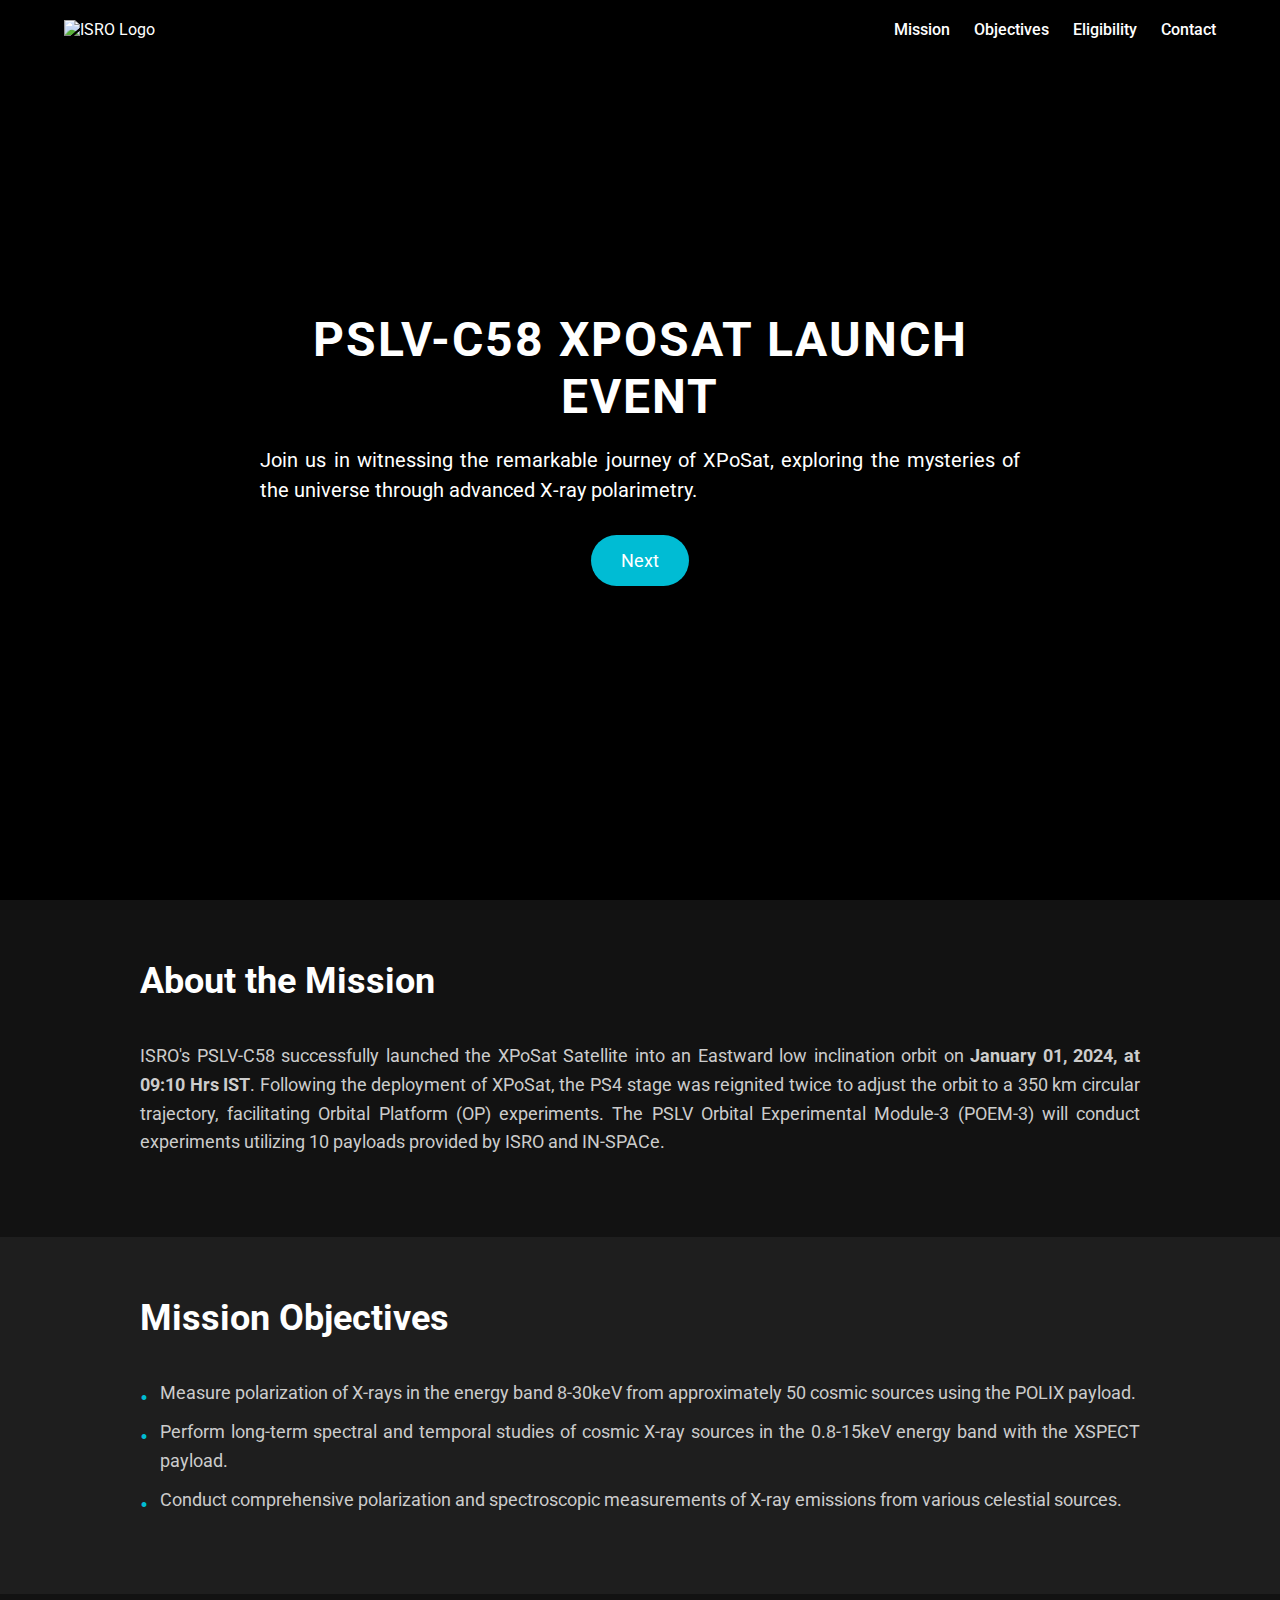
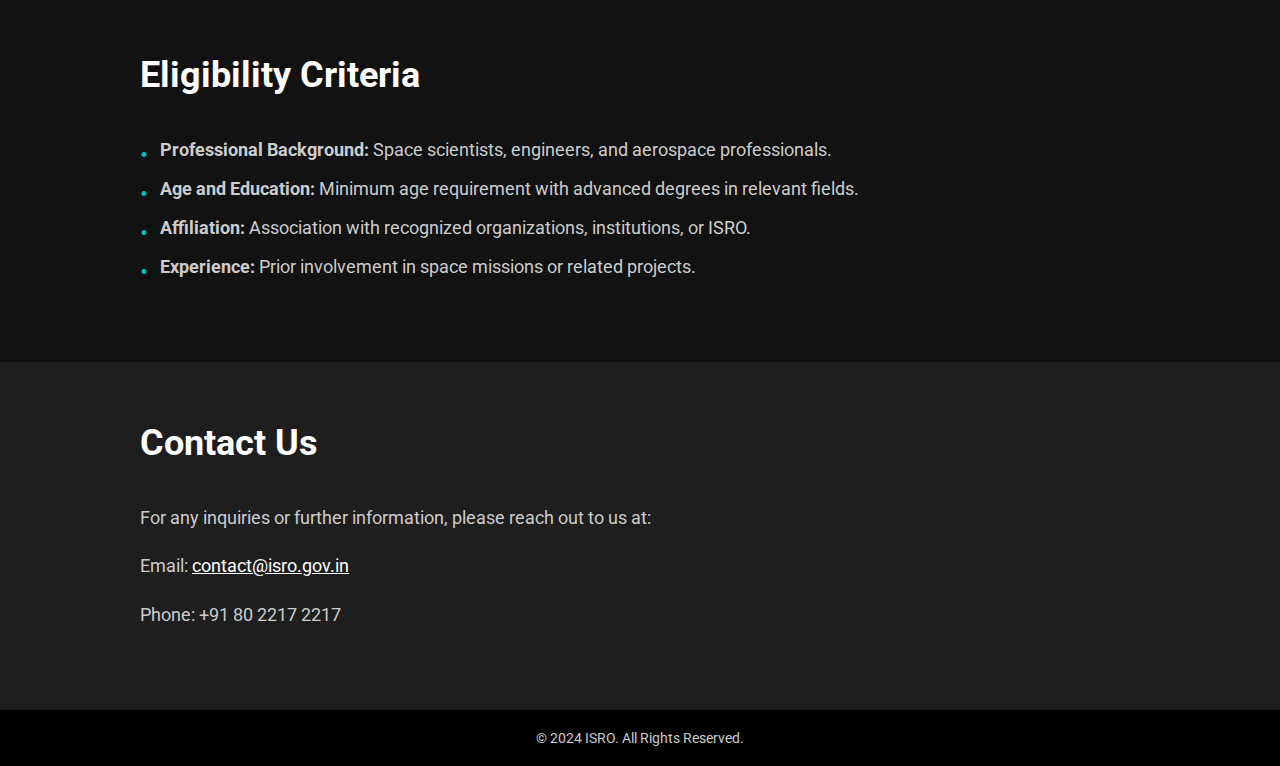
==== index.html @ c6001168 "Add files via upload" ====
<!DOCTYPE html>
<html lang="en">
<head>
    <meta charset="UTF-8">
    <meta name="viewport" content="width=device-width, initial-scale=1.0">
    <title>ISRO PSLV-C58 XPoSat Launch Event</title>
    <link rel="stylesheet" href="styles.css">
    <!-- Google Fonts -->
    <link href="https://fonts.googleapis.com/css2?family=Roboto:wght@400;500;700&display=swap" rel="stylesheet">
</head>
<body>

    <div class="hero-section">
        <div class="overlay"></div>
        <div class="navbar">
            <div class="logo">
                <img src="I:/5th sem/App Dev/ISRO_exp2/ISRO-White.png" alt="ISRO Logo">
            </div>
            <div class="nav-links">
                <a href="#mission">Mission</a>
                <a href="#objectives">Objectives</a>
                <a href="#eligibility">Eligibility</a>
                <a href="#contact">Contact</a>
            </div>
        </div>
        <div class="hero-content">
            <h1>PSLV-C58 XPoSat Launch Event</h1>
            <p>Join us in witnessing the remarkable journey of XPoSat, exploring the mysteries of the universe through advanced X-ray polarimetry.</p>
            <a href="registration.html" class="next-button" id="nextButton">Next</a>
        </div>
    </div>

    <section id="mission" class="section">
        <div class="container">
            <h2>About the Mission</h2>
            <p>
                ISRO's PSLV-C58 successfully launched the XPoSat Satellite into an Eastward low inclination orbit on <strong>January 01, 2024, at 09:10 Hrs IST</strong>. Following the deployment of XPoSat, the PS4 stage was reignited twice to adjust the orbit to a 350 km circular trajectory, facilitating Orbital Platform (OP) experiments. The PSLV Orbital Experimental Module-3 (POEM-3) will conduct experiments utilizing 10 payloads provided by ISRO and IN-SPACe.
            </p>
        </div>
    </section>

    <section id="objectives" class="section dark-section">
        <div class="container">
            <h2>Mission Objectives</h2>
            <ul>
                <li>Measure polarization of X-rays in the energy band 8-30keV from approximately 50 cosmic sources using the POLIX payload.</li>
                <li>Perform long-term spectral and temporal studies of cosmic X-ray sources in the 0.8-15keV energy band with the XSPECT payload.</li>
                <li>Conduct comprehensive polarization and spectroscopic measurements of X-ray emissions from various celestial sources.</li>
            </ul>
        </div>
    </section>

    <section id="eligibility" class="section">
        <div class="container">
            <h2>Eligibility Criteria</h2>
            <ul>
                <li><strong>Professional Background:</strong> Space scientists, engineers, and aerospace professionals.</li>
                <li><strong>Age and Education:</strong> Minimum age requirement with advanced degrees in relevant fields.</li>
                <li><strong>Affiliation:</strong> Association with recognized organizations, institutions, or ISRO.</li>
                <li><strong>Experience:</strong> Prior involvement in space missions or related projects.</li>
            </ul>
        </div>
    </section>

    <section id="contact" class="section dark-section">
        <div class="container">
            <h2>Contact Us</h2>
            <p>For any inquiries or further information, please reach out to us at:</p>
            <p>Email: <a href="mailto:contact@isro.gov.in" class="email-link">contact@isro.gov.in</a></p>
            <p>Phone: +91 80 2217 2217</p>
        </div>
    </section>

    <footer>
        <div class="container">
            <p>&copy; 2024 ISRO. All Rights Reserved.</p>
        </div>
    </footer>

    <!-- JavaScript -->
    <script src="script.js"></script>

</body>
</html>
---- styles.css ----
/* General Styles */
* {
    margin: 0;
    padding: 0;
    box-sizing: border-box;
    scroll-behavior: smooth;
}

body {
    font-family: 'Roboto', sans-serif;
    color: #ffffff;
    background-color: #000000;
}

/* Hero Section */
.hero-section {
    position: relative;
    width: 100%;
    height: 100vh;
    background-image: url('images/background.jpg');
    background-size: cover;
    background-position: center;
    display: flex;
    align-items: center;
    justify-content: center;
    text-align: center;
    color: #ffffff;
    overflow: hidden;
}

.overlay {
    position: absolute;
    top: 0;
    left: 0;
    width: 100%;
    height: 100%;
    background-color: rgba(0, 0, 0, 0.6);
    z-index: 1;
}

/* Navbar */
.navbar {
    position: absolute;
    top: 20px;
    width: 90%;
    max-width: 1200px;
    display: flex;
    justify-content: space-between;
    align-items: center;
    z-index: 2;
}

.logo img {
    width: 100px; /* Increased the logo size */
    height: 100px; /* Increased the logo size */
}

.nav-links a {
    margin-left: 20px;
    color: #ffffff;
    text-decoration: none;
    font-weight: 500;
    transition: color 0.3s;
}

.nav-links a:hover {
    color: #00bcd4;
}

/* Hero Content */
.hero-content {
    position: relative;
    z-index: 2;
    max-width: 800px;
    padding: 20px;
    animation: fadeIn 2s ease-in-out;
    text-align: center;
}

.hero-content h1 {
    font-size: 48px;
    margin-bottom: 20px;
    text-transform: uppercase;
    letter-spacing: 2px;
}

.hero-content p {
    font-size: 20px;
    margin-bottom: 30px;
    line-height: 1.5;
    text-align: justify;
}

.next-button {
    display: inline-block;
    padding: 15px 30px;
    background-color: #00bcd4;
    color: #ffffff;
    text-decoration: none;
    font-size: 18px;
    border-radius: 30px;
    transition: transform 0.3s, background-color 0.3s;
    position: relative;
    overflow: hidden;
}

.next-button:hover {
    background-color: #008c9e;
    transform: scale(1.05);
}

/* Sections */
.section {
    padding: 60px 20px;
    background-color: #121212;
    text-align: justify;
}

.dark-section {
    background-color: #1e1e1e;
}

.container {
    max-width: 1000px;
    margin: 0 auto;
    animation: fadeInUp 1s ease-in-out;
}

.section h2 {
    font-size: 36px;
    margin-bottom: 30px;
    position: relative;
    display: inline-block;
    padding-bottom: 10px;
    text-align: center;
}

.section p,
.section ul {
    font-size: 18px;
    line-height: 1.6;
    margin-bottom: 20px;
    color: #cccccc;
}

.section ul {
    list-style: none;
    padding-left: 0;
}

.section ul li {
    margin-bottom: 10px;
    position: relative;
    padding-left: 20px;
}

.section ul li::before {
    content: '•';
    color: #00bcd4;
    font-size: 24px;
    position: absolute;
    left: 0;
    top: 0;
}

.email-link {
    color: #ffffff; /* Set the email color to white */
}

footer {
    background-color: #000000;
    padding: 20px 0;
    text-align: center;
    color: #cccccc;
    font-size: 14px;
}

/* Animations */
@keyframes fadeIn {
    from {
        opacity: 0;
    }
    to {
        opacity: 1;
    }
}

@keyframes fadeInUp {
    from {
        opacity: 0;
        transform: translateY(20px);
    }
    to {
        opacity: 1;
        transform: translateY(0);
    }
}

/* Responsive Design */
@media (max-width: 768px) {
    .hero-content h1 {
        font-size: 32px;
    }

    .hero-content p {
        font-size: 16px;
    }

    .next-button {
        padding: 10px 20px;
        font-size: 16px;
    }

    .section h2 {
        font-size: 28px;
    }


    .section p,
    .section ul {
        font-size: 16px;
        line-height: 1.6;
    }
    
    .navbar {
        flex-direction: column;
        align-items: flex-start;
    }
    
    .nav-links {
        margin-top: 10px;
    }
    
    .nav-links a {
        margin-left: 0;
        margin-right: 20px;
    }
    
    .logo img {
        width: 100px; /* Adjusted logo size */
        height: 100px;
    }
}
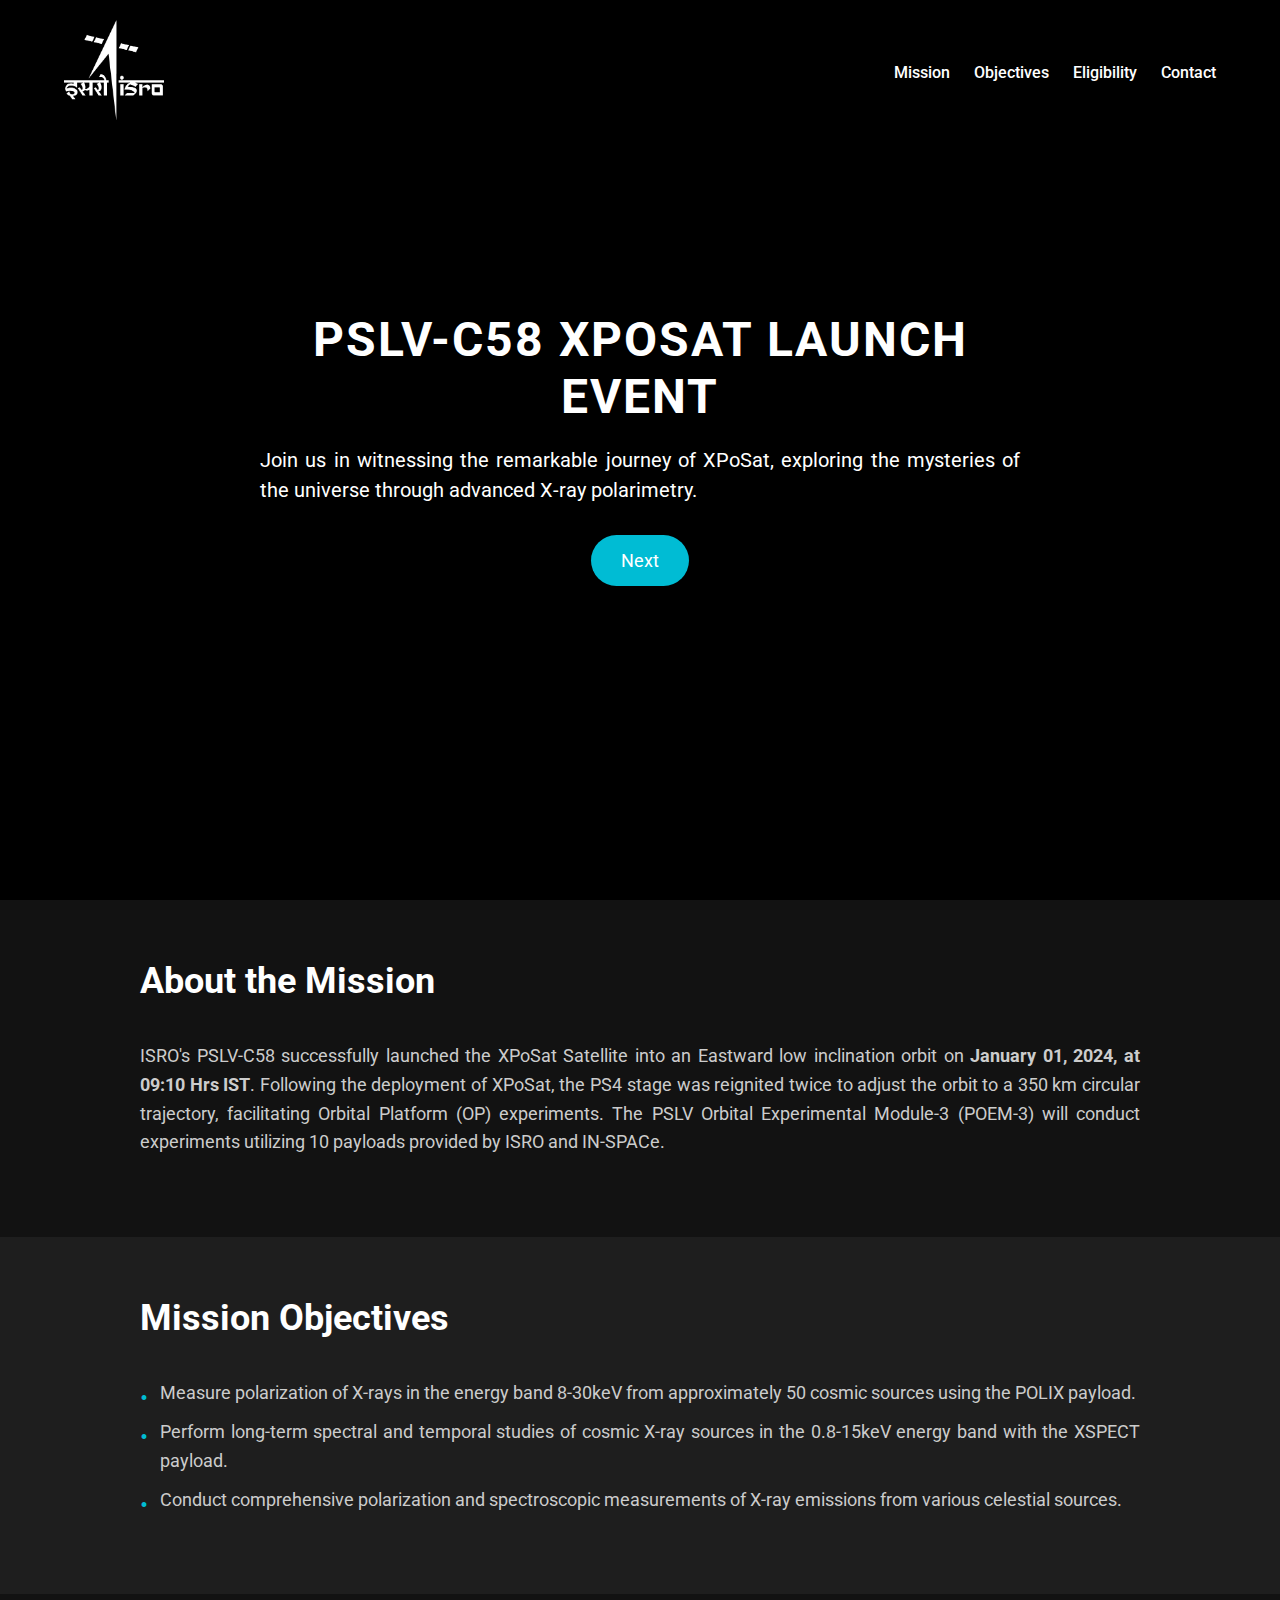
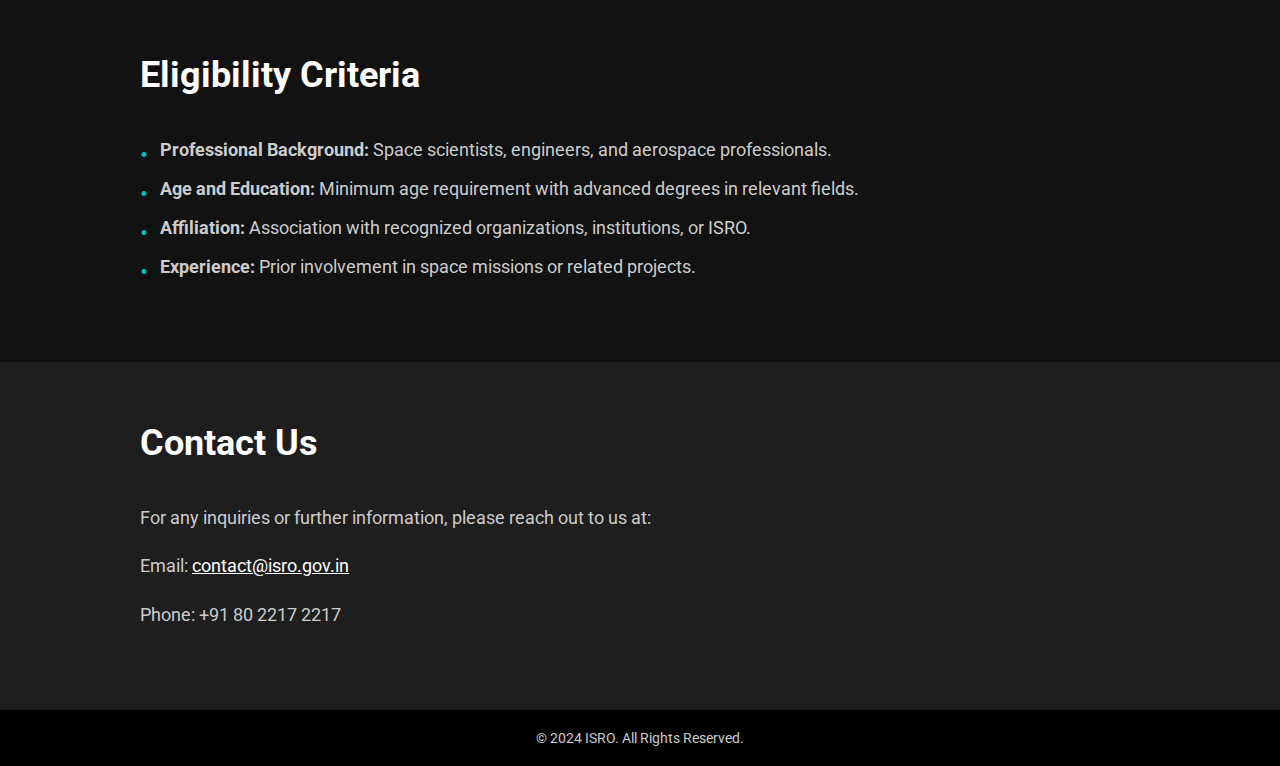
==== commit 79387fac: "Update index.html" ====
--- a/index.html
+++ b/index.html
@@ -14,7 +14,7 @@
         <div class="overlay"></div>
         <div class="navbar">
             <div class="logo">
-                <img src="I:/5th sem/App Dev/ISRO_exp2/ISRO-White.png" alt="ISRO Logo">
+                <img src="ISRO-White.png" alt="ISRO Logo">
             </div>
             <div class="nav-links">
                 <a href="#mission">Mission</a>
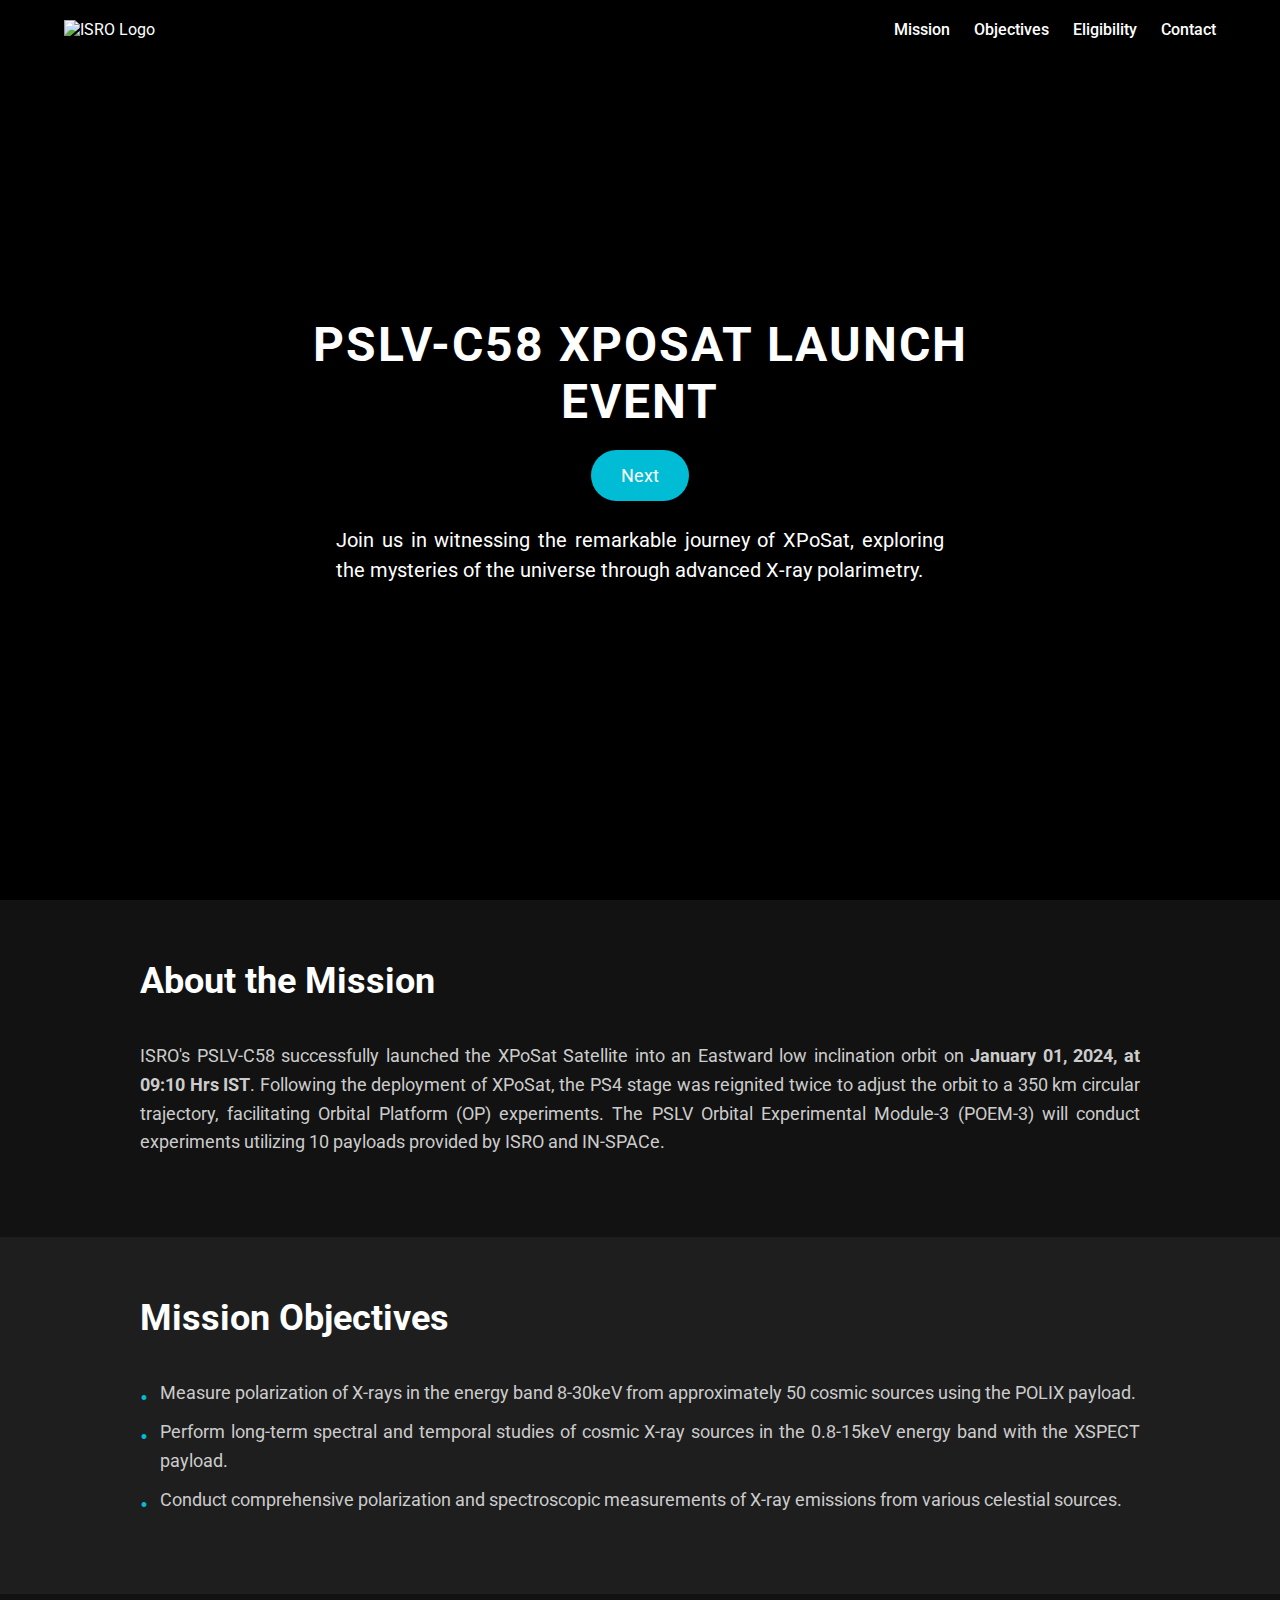
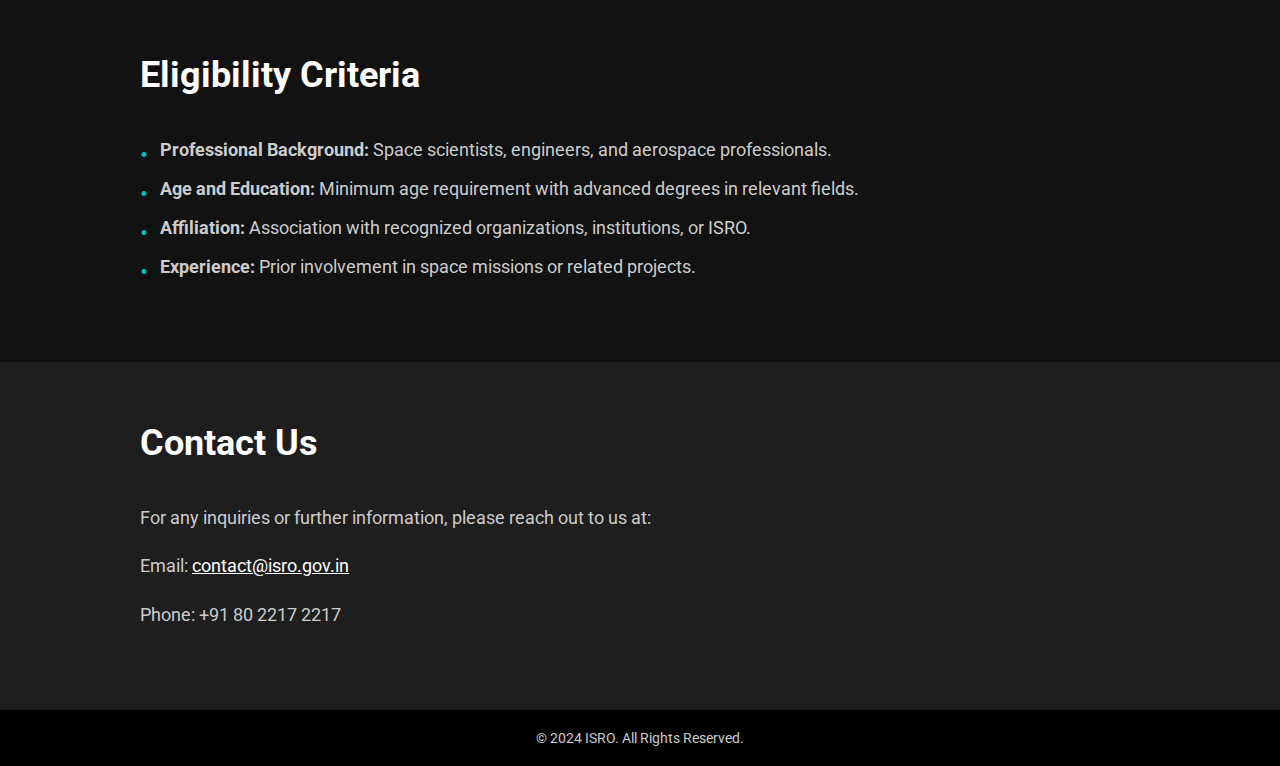
==== commit 986ad6e0: "Update index.html" ====
--- a/index.html
+++ b/index.html
@@ -14,7 +14,7 @@
         <div class="overlay"></div>
         <div class="navbar">
             <div class="logo">
-                <img src="ISRO-White.png" alt="ISRO Logo">
+                <img src="I:/5th sem/App Dev/ISRO_exp2/ISRO-White.png" alt="ISRO Logo">
             </div>
             <div class="nav-links">
                 <a href="#mission">Mission</a>
@@ -25,8 +25,11 @@
         </div>
         <div class="hero-content">
             <h1>PSLV-C58 XPoSat Launch Event</h1>
-            <p>Join us in witnessing the remarkable journey of XPoSat, exploring the mysteries of the universe through advanced X-ray polarimetry.</p>
+
             <a href="registration.html" class="next-button" id="nextButton">Next</a>
+
+            <!-- Move the paragraph here, below the Next button -->
+            <p style="text-align: justify; max-width: 80%; margin: 20px auto 0 auto;">Join us in witnessing the remarkable journey of XPoSat, exploring the mysteries of the universe through advanced X-ray polarimetry.</p>
         </div>
     </div>
 
--- a/styles.css
+++ b/styles.css
@@ -17,7 +17,7 @@
     position: relative;
     width: 100%;
     height: 100vh;
-    background-image: url('images/background.jpg');
+    background-image: url("purple-oil-paint-texture.jpg");
     background-size: cover;
     background-position: center;
     display: flex;
@@ -133,6 +133,7 @@
     display: inline-block;
     padding-bottom: 10px;
     text-align: center;
+    text-decoration: none; /* Removed underline */
 }
 
 .section p,
@@ -215,29 +216,28 @@
         font-size: 28px;
     }
 
-
     .section p,
     .section ul {
         font-size: 16px;
         line-height: 1.6;
     }
-    
+
     .navbar {
         flex-direction: column;
         align-items: flex-start;
     }
-    
+
     .nav-links {
         margin-top: 10px;
     }
-    
+
     .nav-links a {
         margin-left: 0;
         margin-right: 20px;
     }
-    
+
     .logo img {
         width: 100px; /* Adjusted logo size */
         height: 100px;
     }
-}+}
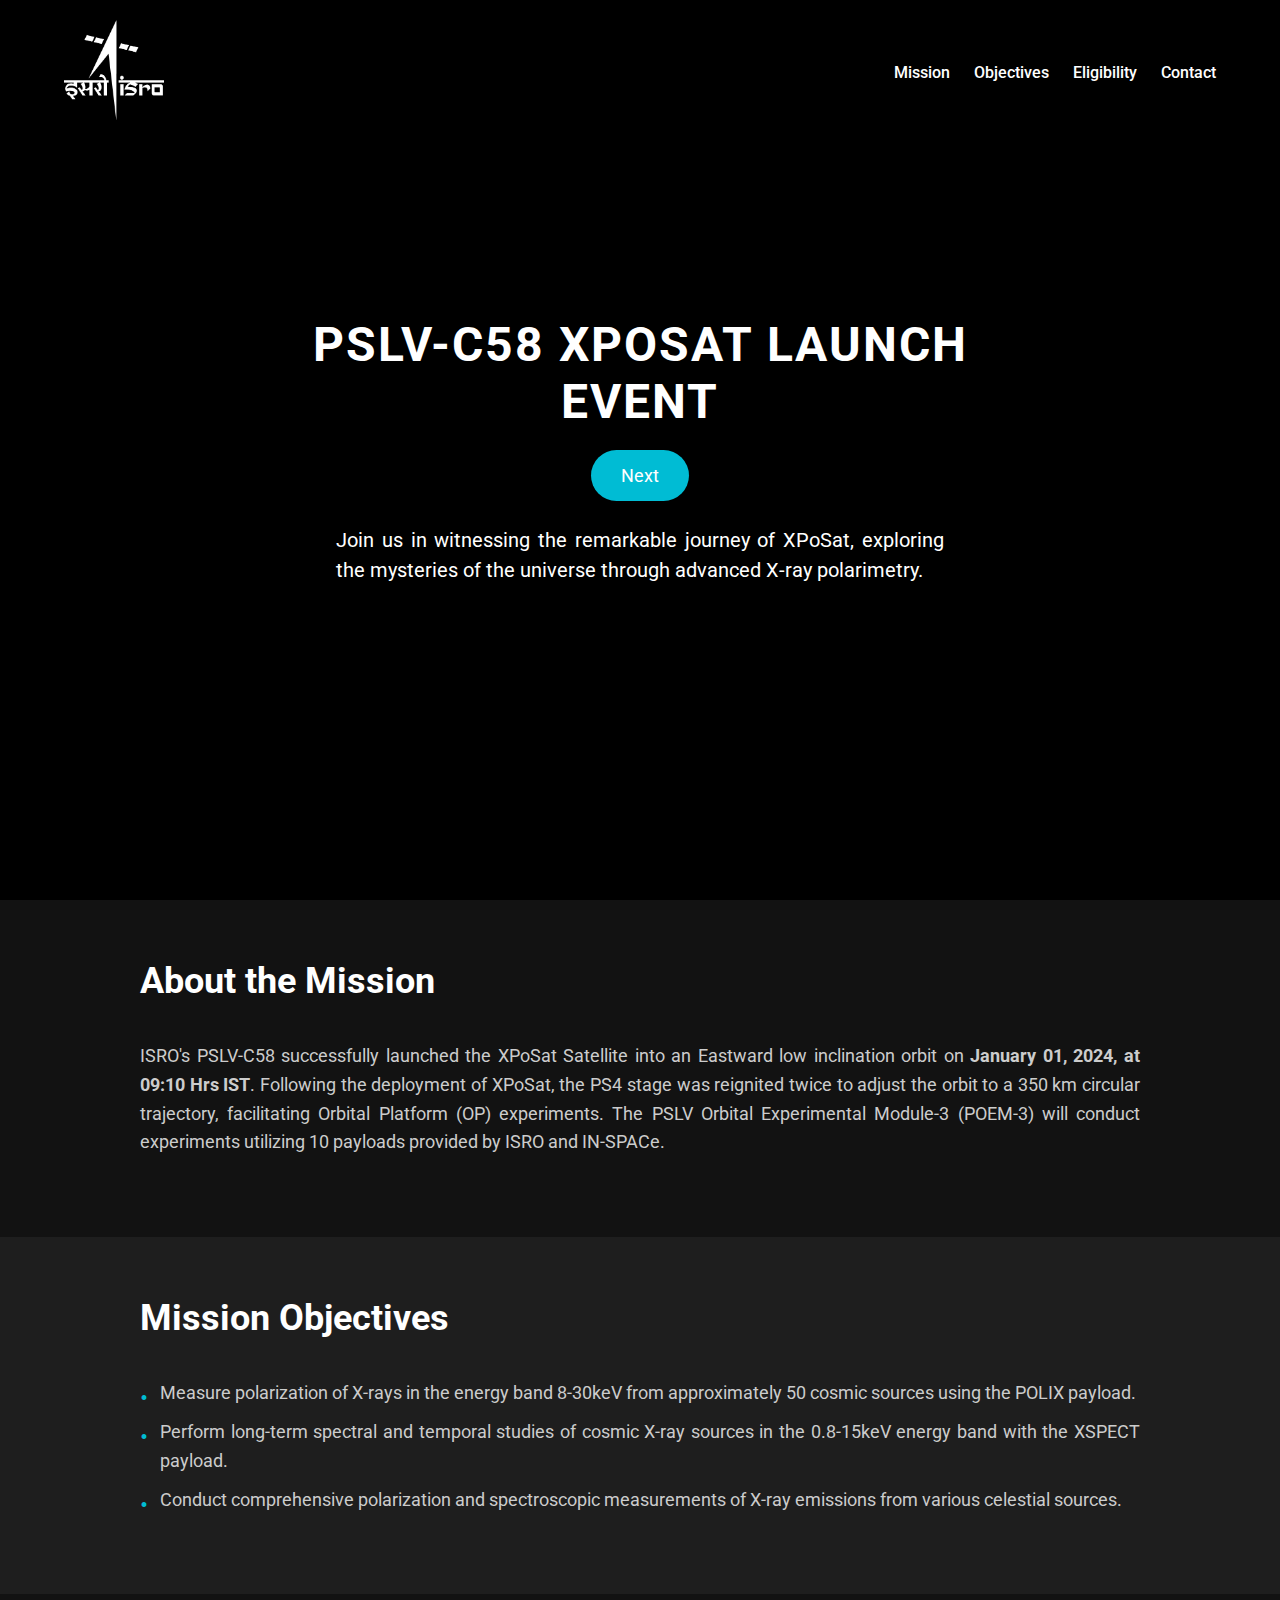
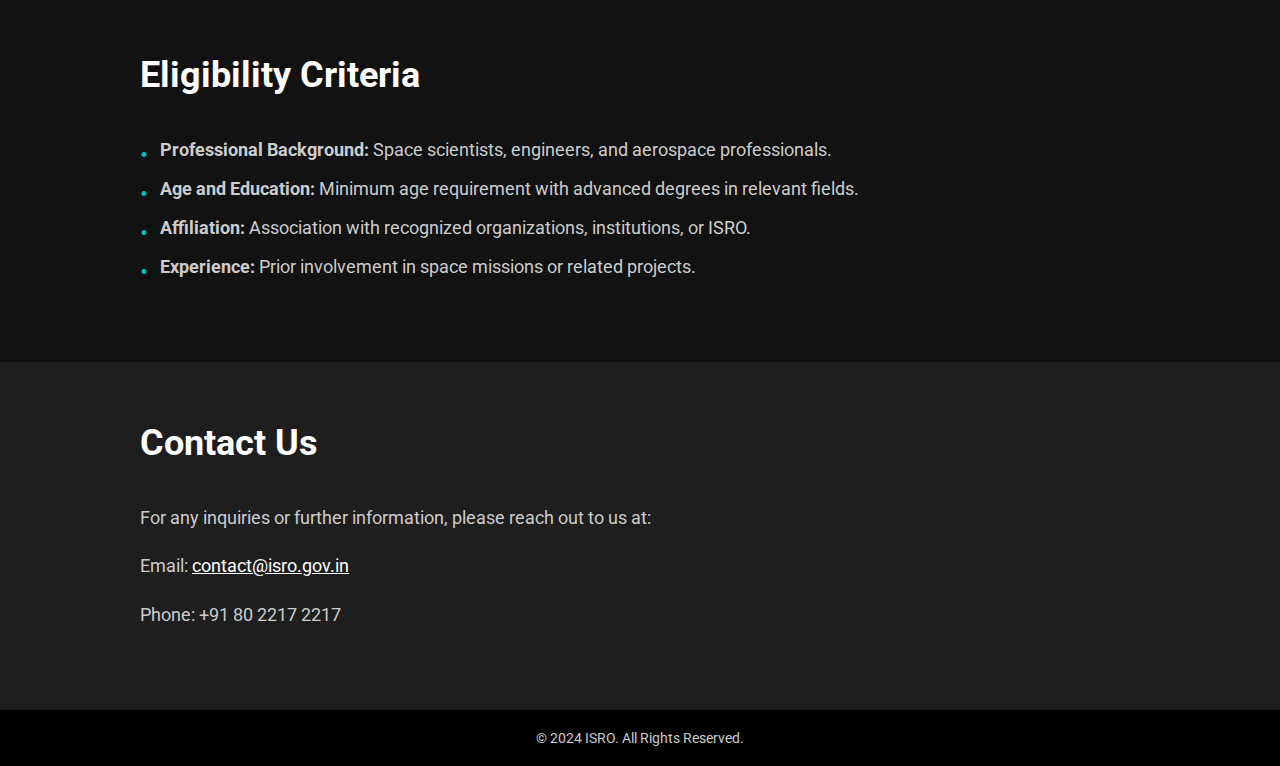
==== commit dd913250: "Update index.html" ====
--- a/index.html
+++ b/index.html
@@ -14,7 +14,7 @@
         <div class="overlay"></div>
         <div class="navbar">
             <div class="logo">
-                <img src="I:/5th sem/App Dev/ISRO_exp2/ISRO-White.png" alt="ISRO Logo">
+                <img src="ISRO-White.png" alt="ISRO Logo">
             </div>
             <div class="nav-links">
                 <a href="#mission">Mission</a>
